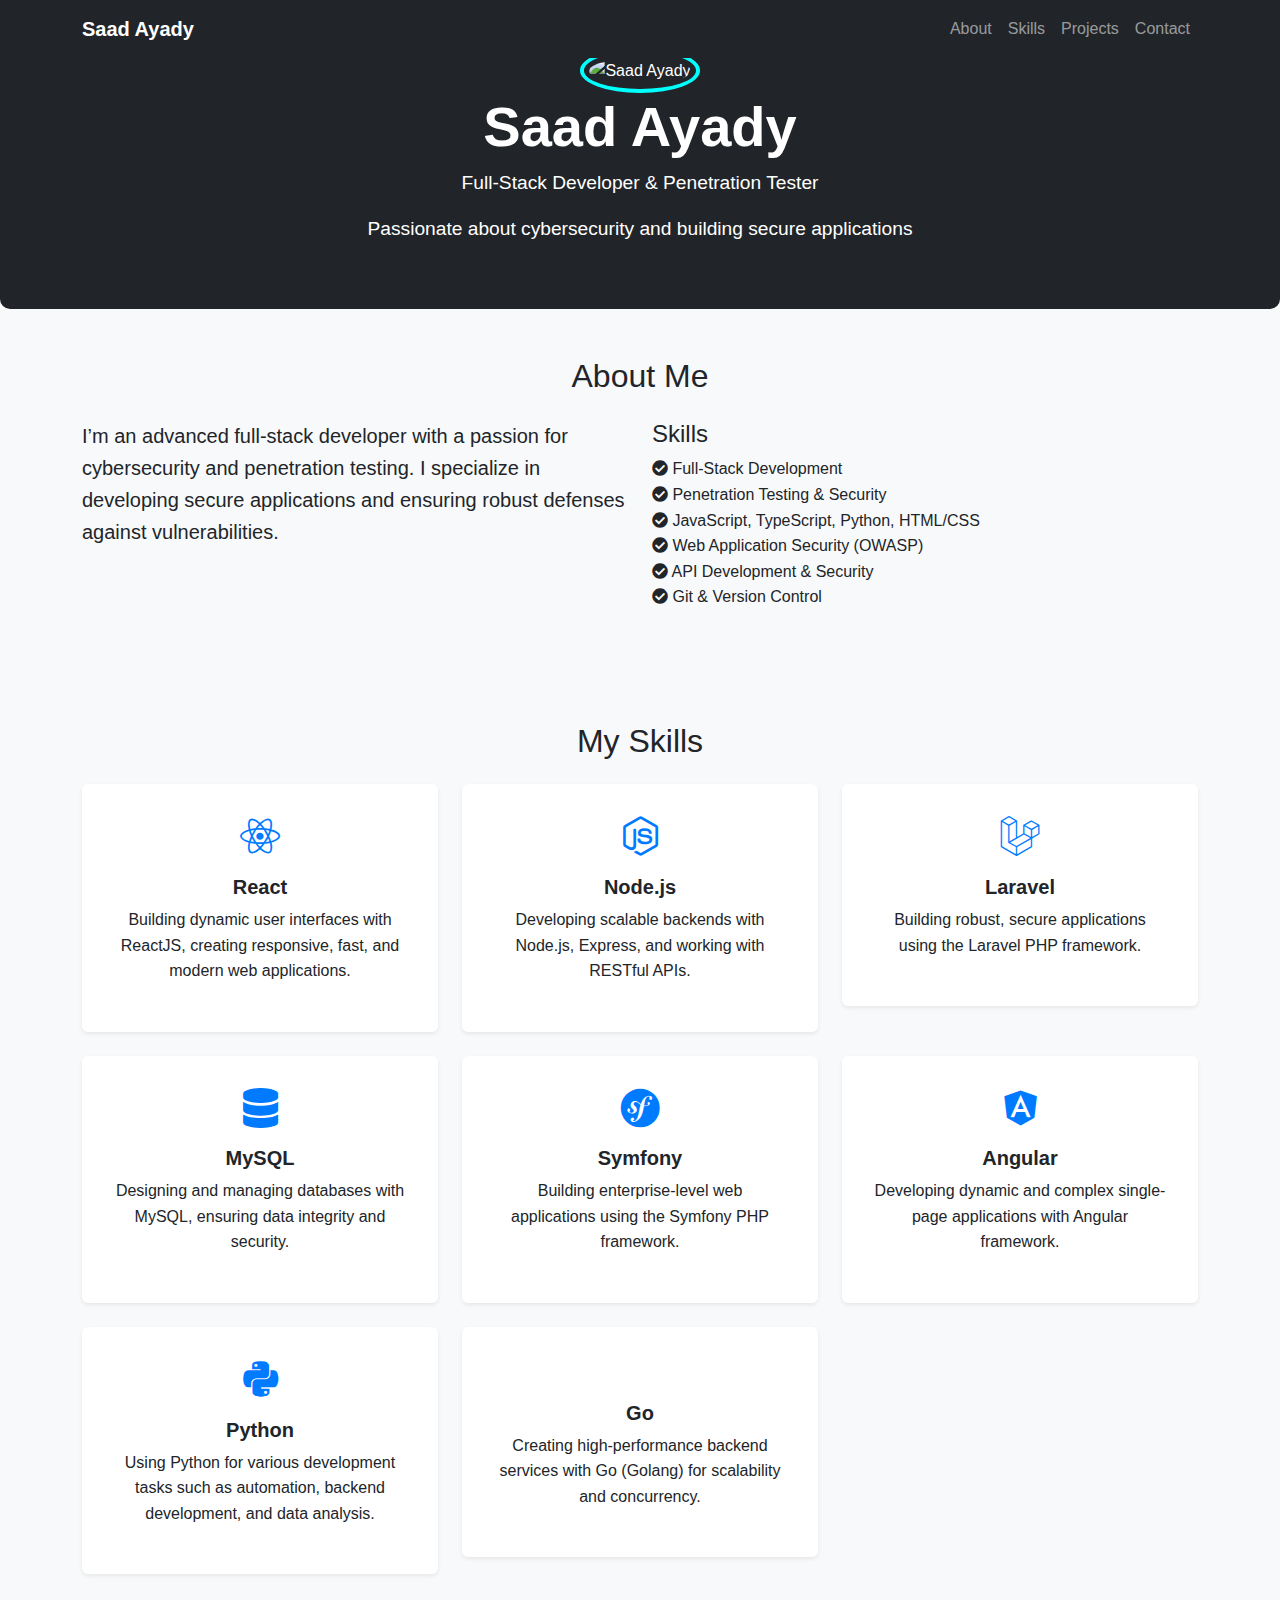
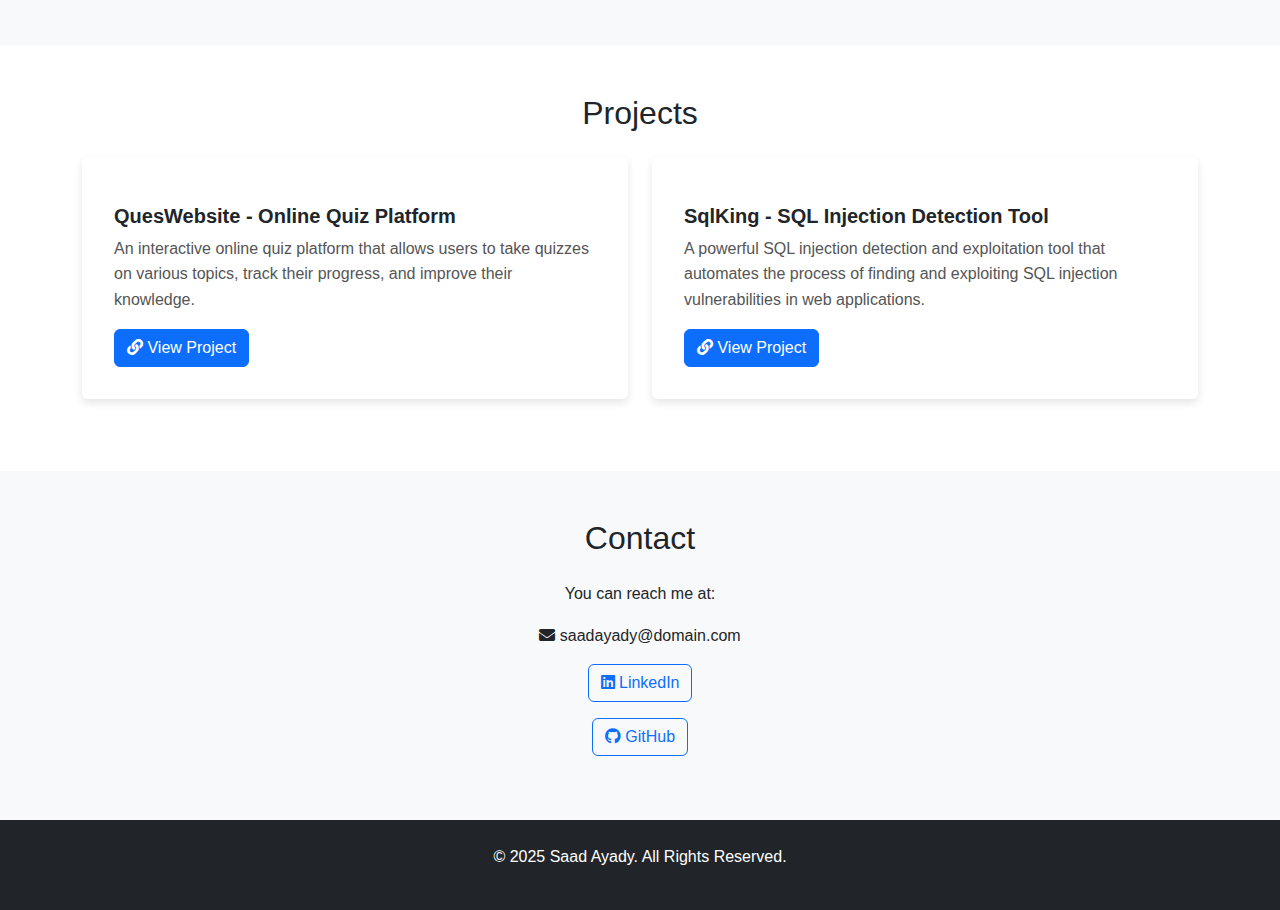
==== index.html @ a4f6eee5 "edit in name index" ====
<!DOCTYPE html>
<html lang="en">
<head>
  <meta charset="UTF-8">
  <meta name="viewport" content="width=device-width, initial-scale=1.0">
  <title>Saad Ayady - Full-Stack Developer & Penetration Tester</title>
  <link href="https://cdn.jsdelivr.net/npm/bootstrap@5.3.0-alpha1/dist/css/bootstrap.min.css" rel="stylesheet">
  <link href="https://cdnjs.cloudflare.com/ajax/libs/font-awesome/5.15.4/css/all.min.css" rel="stylesheet">
  <script src="https://cdn.jsdelivr.net/npm/@popperjs/core@2.11.6/dist/umd/popper.min.js"></script>
  <script src="https://cdn.jsdelivr.net/npm/bootstrap@5.3.0-alpha1/dist/js/bootstrap.min.js"></script>
  
  <link href="styles.css" rel="stylesheet">
</head>
<body>
  <!-- Navigation Bar -->
  <nav class="navbar navbar-expand-lg navbar-dark bg-dark fixed-top">
    <div class="container">
      <a class="navbar-brand" href="#">Saad Ayady</a>
      <button class="navbar-toggler" type="button" data-bs-toggle="collapse" data-bs-target="#navbarNav" aria-controls="navbarNav" aria-expanded="false" aria-label="Toggle navigation">
        <span class="navbar-toggler-icon"></span>
      </button>
      <div class="collapse navbar-collapse" id="navbarNav">
        <ul class="navbar-nav ms-auto">
          <li class="nav-item">
            <a class="nav-link" href="#about">About</a>
          </li>
          <li class="nav-item">
            <a class="nav-link" href="#skills">Skills</a>
          </li>
          <li class="nav-item">
            <a class="nav-link" href="#projects">Projects</a>
          </li>
          <li class="nav-item">
            <a class="nav-link" href="#contact">Contact</a>
          </li>
        </ul>
      </div>
    </div>
  </nav>

  <header class="hero text-center py-5 bg-dark text-white">
    <div class="container">
      <div class="profile-img-container">
        <img src="https://media.licdn.com/dms/image/v2/D4E03AQE87dEJXLMWJg/profile-displayphoto-shrink_200_200/profile-displayphoto-shrink_200_200/0/1722567768309?e=1749686400&v=beta&t=OtWBOhFgRbF8JdovaDgS9BKfWI0IiG3qEkgrfCrj2Ck" alt="Saad Ayady" class="profile-img">      
      </div>
      <h1 class="display-4">Saad Ayady</h1>
      <p class="lead">Full-Stack Developer & Penetration Tester</p>
      <p>Passionate about cybersecurity and building secure applications</p>
    </div>
  </header>

  <!-- About Me Section -->
  <section id="about" class="py-5 bg-light">
    <div class="container">
      <h2 class="text-center mb-4">About Me</h2>
      <div class="row">
        <div class="col-md-6">
          <p class="lead">I’m an advanced full-stack developer with a passion for cybersecurity and penetration testing. I specialize in developing secure applications and ensuring robust defenses against vulnerabilities.</p>
        </div>
        <div class="col-md-6">
          <h4>Skills</h4>
          <ul class="list-unstyled">
            <li><i class="fas fa-check-circle"></i> Full-Stack Development</li>
            <li><i class="fas fa-check-circle"></i> Penetration Testing & Security</li>
            <li><i class="fas fa-check-circle"></i> JavaScript, TypeScript, Python, HTML/CSS</li>
            <li><i class="fas fa-check-circle"></i> Web Application Security (OWASP)</li>
            <li><i class="fas fa-check-circle"></i> API Development & Security</li>
            <li><i class="fas fa-check-circle"></i> Git & Version Control</li>
          </ul>
        </div>
      </div>
    </div>
  </section>

  <section id="skills" class="py-5 bg-light">
    <div class="container">
      <h2 class="text-center mb-4">My Skills</h2>
      <div class="row">
        <!-- Skill Card 1 -->
        <div class="col-md-4 mb-4">
          <div class="card shadow-sm">
            <div class="card-body text-center">
              <i class="fab fa-react skill-icon fa-3x"></i>
              <h5 class="card-title mt-3">React</h5>
              <p>Building dynamic user interfaces with ReactJS, creating responsive, fast, and modern web applications.</p>
            </div>
          </div>
        </div>
  
        <!-- Skill Card 2 -->
        <div class="col-md-4 mb-4">
          <div class="card shadow-sm">
            <div class="card-body text-center">
              <i class="fab fa-node-js skill-icon fa-3x"></i>
              <h5 class="card-title mt-3">Node.js</h5>
              <p>Developing scalable backends with Node.js, Express, and working with RESTful APIs.</p>
            </div>
          </div>
        </div>
  
        <!-- Skill Card 3 -->
        <div class="col-md-4 mb-4">
          <div class="card shadow-sm">
            <div class="card-body text-center">
              <i class="fab fa-laravel skill-icon fa-3x"></i>
              <h5 class="card-title mt-3">Laravel</h5>
              <p>Building robust, secure applications using the Laravel PHP framework.</p>
            </div>
          </div>
        </div>
  
        <!-- Skill Card 4 -->
        <div class="col-md-4 mb-4">
          <div class="card shadow-sm">
            <div class="card-body text-center">
              <i class="fas fa-database skill-icon fa-3x"></i>
              <h5 class="card-title mt-3">MySQL</h5>
              <p>Designing and managing databases with MySQL, ensuring data integrity and security.</p>
            </div>
          </div>
        </div>
  
        <!-- Skill Card 5 -->
        <div class="col-md-4 mb-4">
          <div class="card shadow-sm">
            <div class="card-body text-center">
              <i class="fab fa-symfony skill-icon fa-3x"></i>
              <h5 class="card-title mt-3">Symfony</h5>
              <p>Building enterprise-level web applications using the Symfony PHP framework.</p>
            </div>
          </div>
        </div>
  
        <!-- Skill Card 6 -->
        <div class="col-md-4 mb-4">
          <div class="card shadow-sm">
            <div class="card-body text-center">
              <i class="fab fa-angular skill-icon fa-3x"></i>
              <h5 class="card-title mt-3">Angular</h5>
              <p>Developing dynamic and complex single-page applications with Angular framework.</p>
            </div>
          </div>
        </div>
  
        <!-- Skill Card 7 -->
        <div class="col-md-4 mb-4">
          <div class="card shadow-sm">
            <div class="card-body text-center">
              <i class="fab fa-python skill-icon fa-3x"></i>
              <h5 class="card-title mt-3">Python</h5>
              <p>Using Python for various development tasks such as automation, backend development, and data analysis.</p>
            </div>
          </div>
        </div>
  
        <!-- Skill Card 8 -->
        <div class="col-md-4 mb-4">
          <div class="card shadow-sm">
            <div class="card-body text-center">
              <i class="fab fa-go skill-icon fa-3x"></i>
              <h5 class="card-title mt-3">Go</h5>
              <p>Creating high-performance backend services with Go (Golang) for scalability and concurrency.</p>
            </div>
          </div>
        </div>
      </div>
    </div>
  </section>
  

  <!-- Projects Section -->
  <section id="projects" class="py-5">
    <div class="container">
      <h2 class="text-center mb-4">Projects</h2>
      <div class="row">
        <div class="col-md-6 mb-4">
            <div class="card">
              <div class="card-body">
                <h5 class="card-title">QuesWebsite - Online Quiz Platform</h5>
                <p class="card-text">An interactive online quiz platform that allows users to take quizzes on various topics, track their progress, and improve their knowledge.</p>
                <a href="https://queswebsite-production.up.railway.app/" class="btn btn-primary" target="_blank"><i class="fas fa-link"></i> View Project</a>
              </div>
            </div>
          </div>
        <div class="col-md-6 mb-4">
            <div class="card">
              <div class="card-body">
                <h5 class="card-title">SqlKing - SQL Injection Detection Tool</h5>
                <p class="card-text">A powerful SQL injection detection and exploitation tool that automates the process of finding and exploiting SQL injection vulnerabilities in web applications.</p>
                <a href="https://github.com/Saad-Ayady/SqlKing" class="btn btn-primary" target="_blank"><i class="fas fa-link"></i> View Project</a>
              </div>
            </div>
          </div>
      </div>
    </div>
  </section>

  <!-- Contact Section -->
  <section id="contact" class="py-5 bg-light">
    <div class="container">
      <h2 class="text-center mb-4">Contact</h2>
      <p class="text-center">You can reach me at:</p>
      <p class="text-center"><i class="fas fa-envelope"></i> saadayady@domain.com</p>
      <p class="text-center"><a href="https://www.linkedin.com/in/saad-ayady-b445042a1/" class="btn btn-outline-primary"><i class="fab fa-linkedin"></i> LinkedIn</a></p>
      <p class="text-center"><a href="https://github.com/Saad-Ayady" class="btn btn-outline-primary"><i class="fab fa-github"></i> GitHub</a></p>
    </div>
  </section>

  <!-- Footer -->
  <footer class="text-center py-4 bg-dark text-white">
    <p>&copy; 2025 Saad Ayady. All Rights Reserved.</p>
  </footer>

  <script src="script.js"></script>
</body>
</html>
---- styles.css ----
/* General Styles */
body {
  font-family: Arial, sans-serif;
  line-height: 1.6;
}

.navbar-brand {
  font-weight: bold;
}

.hero img {
  border-radius: 50%;
}

.skills-section {
  background-color: #f4f4f4;
}

.card-animate {
  opacity: 0;
  transition: opacity 1s ease-in-out;
}

.card-animate.visible {
  opacity: 1;
}

.skill-icon {
  font-size: 2.5rem;
  color: #3498db;
}

.card {
  border: none;
  box-shadow: 0 4px 8px rgba(0, 0, 0, 0.1);
}

.card-body {
  padding: 2rem;
}

.card-title {
  font-weight: bold;
}

/* Footer */
footer {
  background-color: #333;
  color: white;
}

/* Customizing links */
a {
  text-decoration: none;
  color: #3498db;
}

a:hover {
  color: #2c3e50;
}
/* Add this to your external CSS file */
.card {
  border: none;
  transition: all 0.3s ease-in-out;
}

.card:hover {
  transform: translateY(-10px);
  box-shadow: 0 8px 15px rgba(0, 0, 0, 0.1);
}

.card-body {
  padding: 2rem;
}

.skill-icon {
  color: #007bff;
}

.card-title {
  font-size: 1.25rem;
  font-weight: bold;
  margin-top: 15px;
}

.card-text {
  font-size: 1rem;
  color: #555;
}

@media (max-width: 768px) {
  .card {
    margin-bottom: 20px;
  }
}
/* Profile Image Container with Animation */
.profile-img-container {
  display: inline-block;
  position: relative;
  padding: 5px;
  background-color: transparent;
  border-radius: 50%;
  border: 4px solid #00ffff; /* Border color */
  animation: borderAnimation 3s infinite linear; /* Animation for the border */
  transition: box-shadow 0.3s ease-in-out; /* Smooth transition for shadow */
}

.profile-img {
  width: 150px;
  height: 150px;
  object-fit: cover;
  border-radius: 50%;
}

/* Border animation */
@keyframes borderAnimation {
  0% {
    border-color: #00ffff;
  }
  50% {
    border-color: #ff00ff;
  }
  100% {
    border-color: #00ffff;
  }
}

/* Hover effect for profile image */
.profile-img-container:hover {
  box-shadow: 0 0 20px rgba(0, 255, 255, 0.6); /* Glow effect on hover */
}

/* Hero Section Styling */
.hero {
  background: #333;
  border-radius: 10px;
  padding: 30px 0;
}

.hero h1 {
  font-size: 3.5rem;
  font-weight: 600;
}

.hero p {
  font-size: 1.2rem;
}
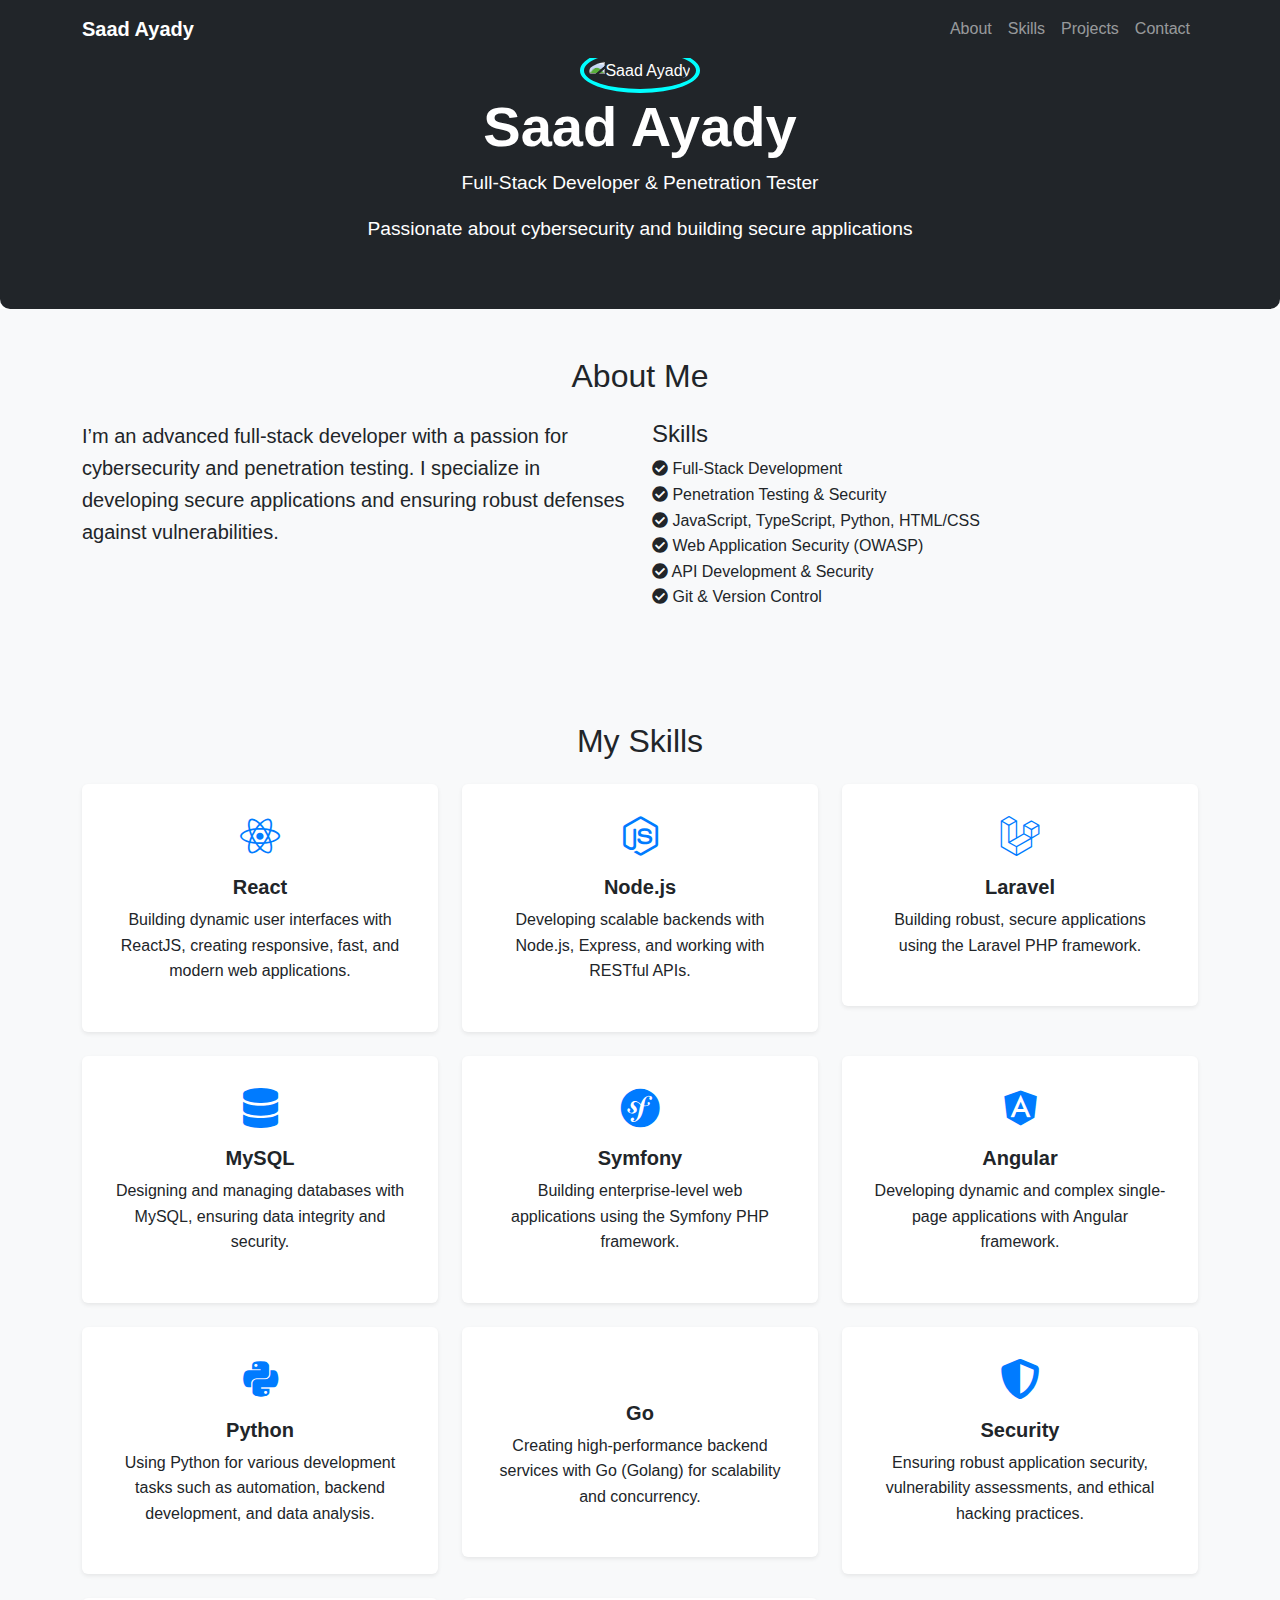
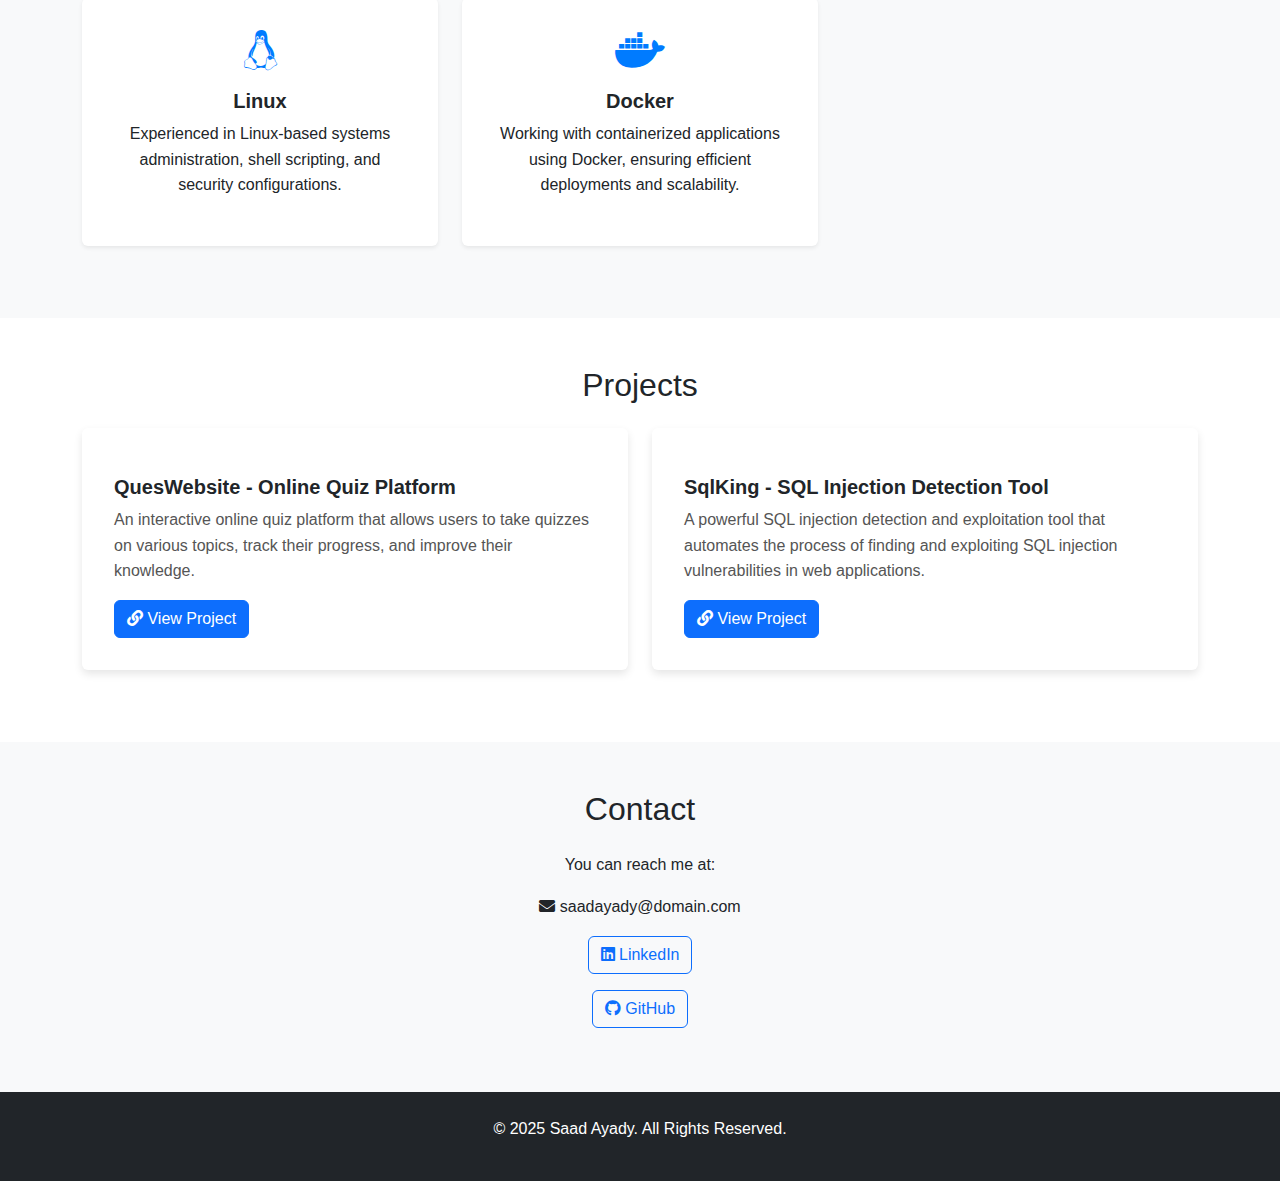
==== commit 3c20fbe6: "edit in code" ====
--- a/index.html
+++ b/index.html
@@ -163,7 +163,40 @@
             </div>
           </div>
         </div>
-      </div>
+      
+        <div class="col-md-4 mb-4">
+          <div class="card shadow-sm">
+            <div class="card-body text-center">
+              <i class="fas fa-shield-alt skill-icon fa-3x"></i>
+              <h5 class="card-title mt-3">Security</h5>
+              <p>Ensuring robust application security, vulnerability assessments, and ethical hacking practices.</p>
+            </div>
+          </div>
+        </div>
+  
+        <!-- Linux Skill Card -->
+        <div class="col-md-4 mb-4">
+          <div class="card shadow-sm">
+            <div class="card-body text-center">
+              <i class="fab fa-linux skill-icon fa-3x"></i>
+              <h5 class="card-title mt-3">Linux</h5>
+              <p>Experienced in Linux-based systems administration, shell scripting, and security configurations.</p>
+            </div>
+          </div>
+        </div>
+  
+        <!-- Docker Skill Card -->
+        <div class="col-md-4 mb-4">
+          <div class="card shadow-sm">
+            <div class="card-body text-center">
+              <i class="fab fa-docker skill-icon fa-3x"></i>
+              <h5 class="card-title mt-3">Docker</h5>
+              <p>Working with containerized applications using Docker, ensuring efficient deployments and scalability.</p>
+            </div>
+          </div>
+        </div>
+      </div>
+
     </div>
   </section>
   
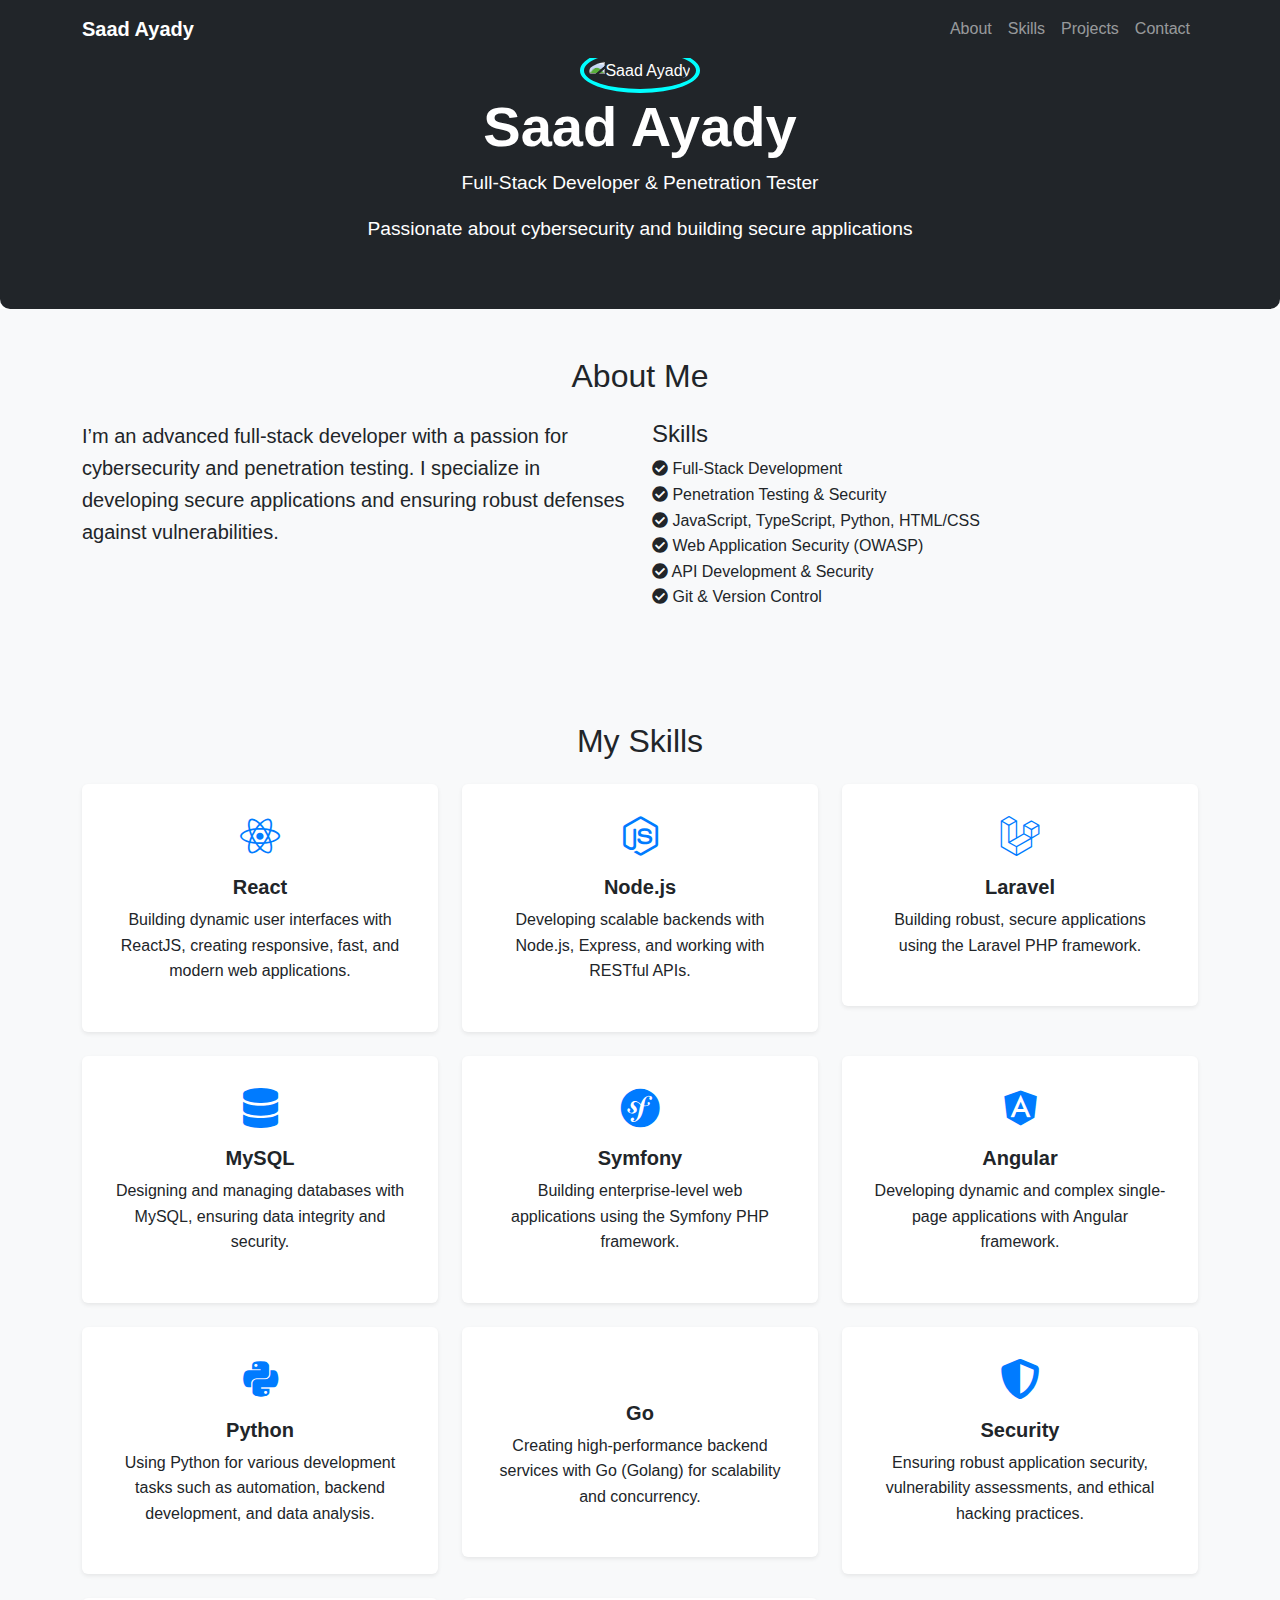
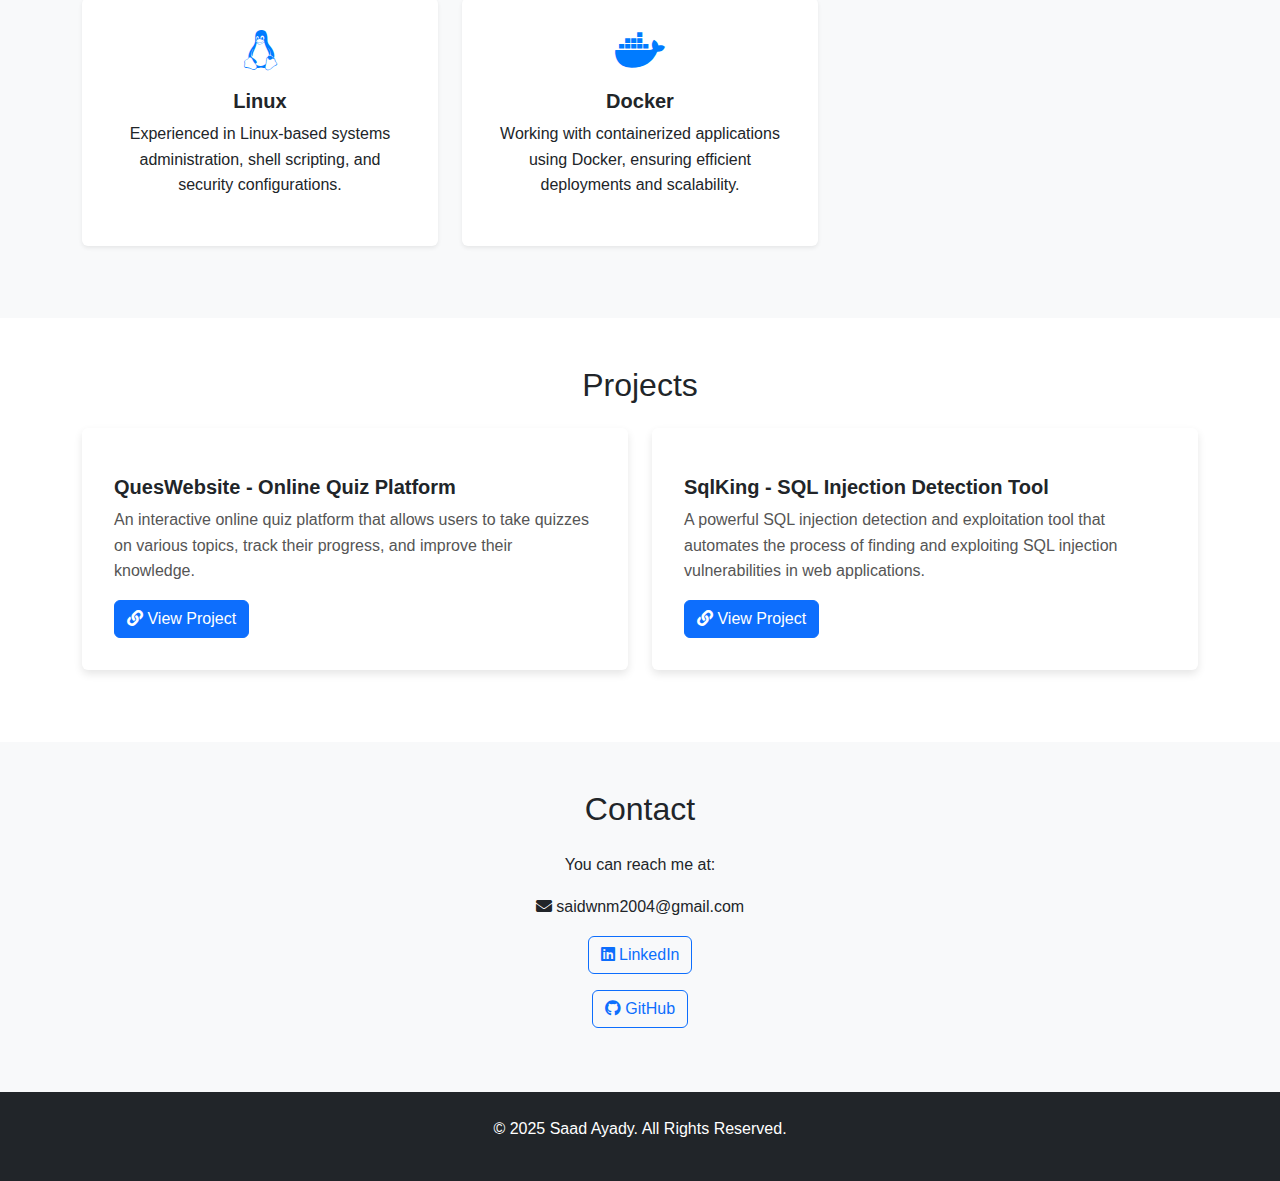
==== commit bcbf233a: "Update index.html" ====
--- a/index.html
+++ b/index.html
@@ -233,7 +233,7 @@
     <div class="container">
       <h2 class="text-center mb-4">Contact</h2>
       <p class="text-center">You can reach me at:</p>
-      <p class="text-center"><i class="fas fa-envelope"></i> saadayady@domain.com</p>
+      <p class="text-center"><i class="fas fa-envelope"></i> saidwnm2004@gmail.com</p>
       <p class="text-center"><a href="https://www.linkedin.com/in/saad-ayady-b445042a1/" class="btn btn-outline-primary"><i class="fab fa-linkedin"></i> LinkedIn</a></p>
       <p class="text-center"><a href="https://github.com/Saad-Ayady" class="btn btn-outline-primary"><i class="fab fa-github"></i> GitHub</a></p>
     </div>
